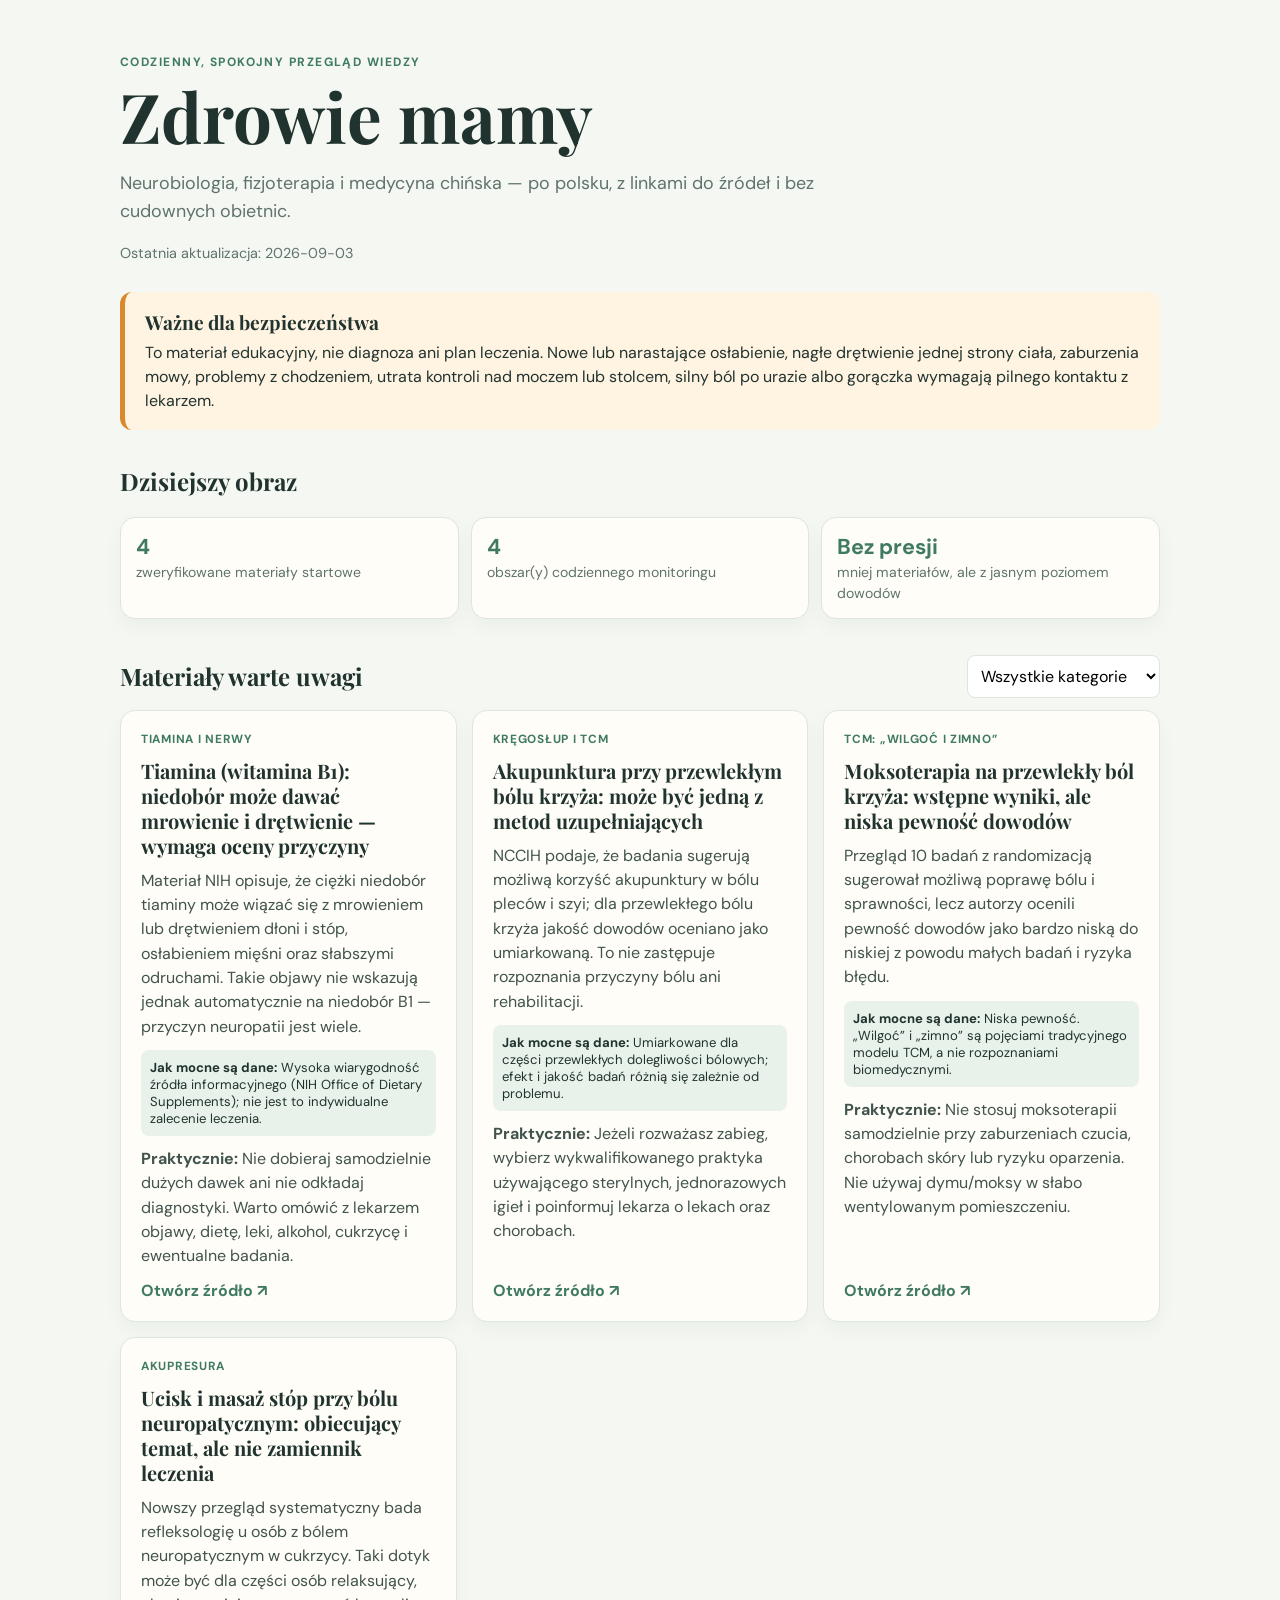
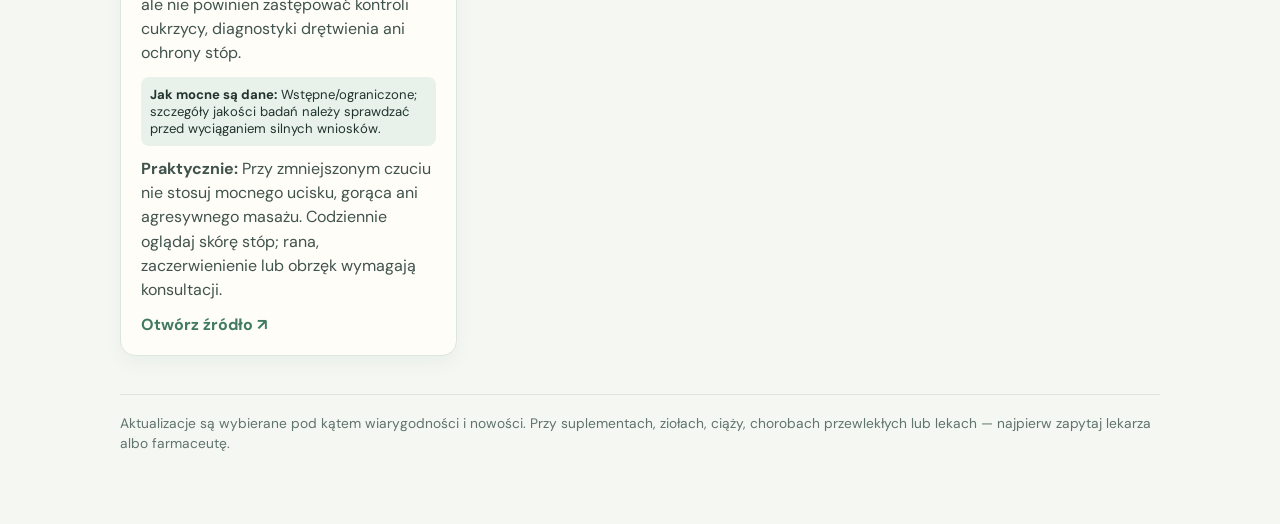
==== mama-zdrowie.html @ f7da5568 "Add public Mama Health monitor" ====
<!doctype html>
<html lang="pl">
<head>
  <meta charset="utf-8"><meta name="viewport" content="width=device-width,initial-scale=1">
  <title>Zdrowie mamy — codzienny przegląd</title>
  <link rel="preconnect" href="https://fonts.googleapis.com">
  <link href="https://fonts.googleapis.com/css2?family=DM+Sans:wght@400;500;700&family=Playfair+Display:wght@600;700&display=swap" rel="stylesheet">
  <link rel="stylesheet" href="mama-zdrowie.css">
</head>
<body>
  <main class="shell">
    <header><p class="eyebrow">Codzienny, spokojny przegląd wiedzy</p><h1>Zdrowie mamy</h1><p class="lead">Neurobiologia, fizjoterapia i medycyna chińska — po polsku, z linkami do źródeł i bez cudownych obietnic.</p><p id="date" class="date">Ładowanie…</p></header>
    <section class="safety"><h2>Ważne dla bezpieczeństwa</h2><p>To materiał edukacyjny, nie diagnoza ani plan leczenia. Nowe lub narastające osłabienie, nagłe drętwienie jednej strony ciała, zaburzenia mowy, problemy z chodzeniem, utrata kontroli nad moczem lub stolcem, silny ból po urazie albo gorączka wymagają pilnego kontaktu z lekarzem.</p></section>
    <section><h2>Dzisiejszy obraz</h2><div id="summary" class="summary"></div></section>
    <section><div class="section-title"><h2>Materiały warte uwagi</h2><select id="filter"><option value="all">Wszystkie kategorie</option><option value="Akupresura">Akupresura</option><option value="Tiamina i nerwy">Tiamina i nerwy</option><option value="Kręgosłup i TCM">Kręgosłup i TCM</option><option value="TCM: „wilgoć i zimno”">TCM: „wilgoć i zimno”</option></select></div><div id="cards" class="cards"></div></section>
    <footer>Aktualizacje są wybierane pod kątem wiarygodności i nowości. Przy suplementach, ziołach, ciąży, chorobach przewlekłych lub lekach — najpierw zapytaj lekarza albo farmaceutę.</footer>
  </main>
  <script src="mama-zdrowie.js"></script>
</body>
</html>
---- mama-zdrowie.css ----
:root{--ink:#21332e;--muted:#60736d;--paper:#fffdf8;--line:#dce6de;--sage:#3f7a61;--soft:#e8f2eb;--warn:#fff3e2}*{box-sizing:border-box}body{margin:0;background:#f4f7f2;color:var(--ink);font-family:'DM Sans',sans-serif}.shell{max-width:1080px;margin:auto;padding:42px 20px 70px}header{max-width:760px;margin-bottom:30px}.eyebrow{text-transform:uppercase;letter-spacing:.12em;font-size:.75rem;font-weight:700;color:var(--sage)}h1,h2,h3{font-family:'Playfair Display',serif}h1{font-size:clamp(2.3rem,6vw,4.3rem);line-height:1;margin:.3rem 0 .8rem}.lead{font-size:1.12rem;line-height:1.6;color:var(--muted)}.date{font-size:.9rem;color:var(--muted)}.safety{background:var(--warn);border-left:5px solid #d9892b;border-radius:12px;padding:17px 20px;margin:25px 0 35px}.safety h2{margin:0 0 6px;font-size:1.2rem}.safety p{line-height:1.5;margin:0}.summary{display:grid;grid-template-columns:repeat(auto-fit,minmax(210px,1fr));gap:12px;margin-bottom:36px}.summary div,.card{background:var(--paper);border:1px solid var(--line);border-radius:15px;box-shadow:0 8px 20px rgba(33,51,46,.04)}.summary div{padding:15px}.summary b{display:block;font-size:1.35rem;color:var(--sage)}.summary span{font-size:.88rem;color:var(--muted)}.section-title{display:flex;justify-content:space-between;align-items:center;gap:12px;margin-bottom:12px}.section-title h2{margin:0}select{padding:9px;border:1px solid var(--line);border-radius:8px;background:#fff;font:inherit}.cards{display:grid;grid-template-columns:repeat(auto-fit,minmax(285px,1fr));gap:15px}.card{padding:20px;display:flex;flex-direction:column;gap:11px}.tag{font-size:.74rem;font-weight:700;letter-spacing:.06em;text-transform:uppercase;color:var(--sage)}.card h3{font-size:1.25rem;line-height:1.25;margin:0}.card p{margin:0;line-height:1.52;color:#41534d}.evidence{font-size:.82rem;background:var(--soft);padding:9px;border-radius:8px}.card a{margin-top:auto;color:var(--sage);font-weight:700;text-decoration:none}.card a:hover{text-decoration:underline}footer{margin-top:38px;border-top:1px solid var(--line);padding-top:18px;color:var(--muted);font-size:.86rem;line-height:1.5}@media(max-width:600px){.shell{padding:26px 15px 50px}.section-title{align-items:flex-start;flex-direction:column}}
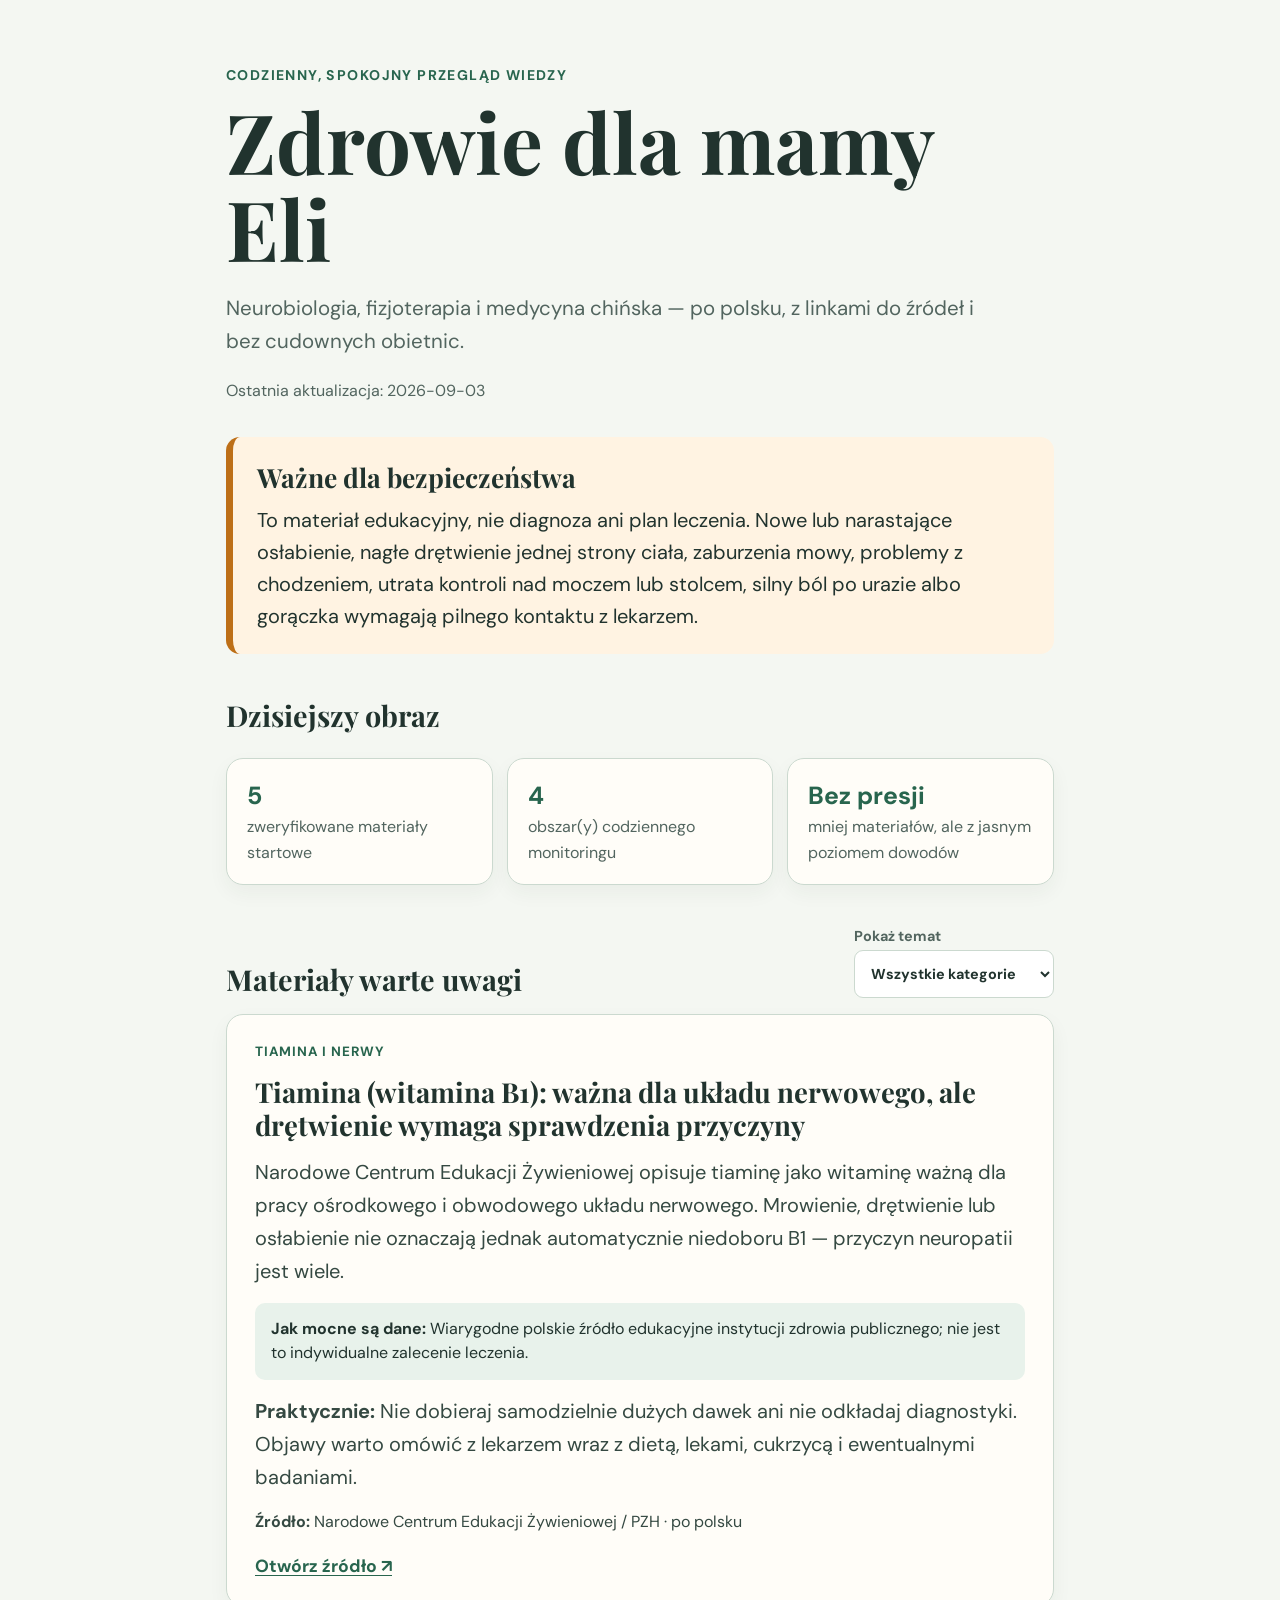
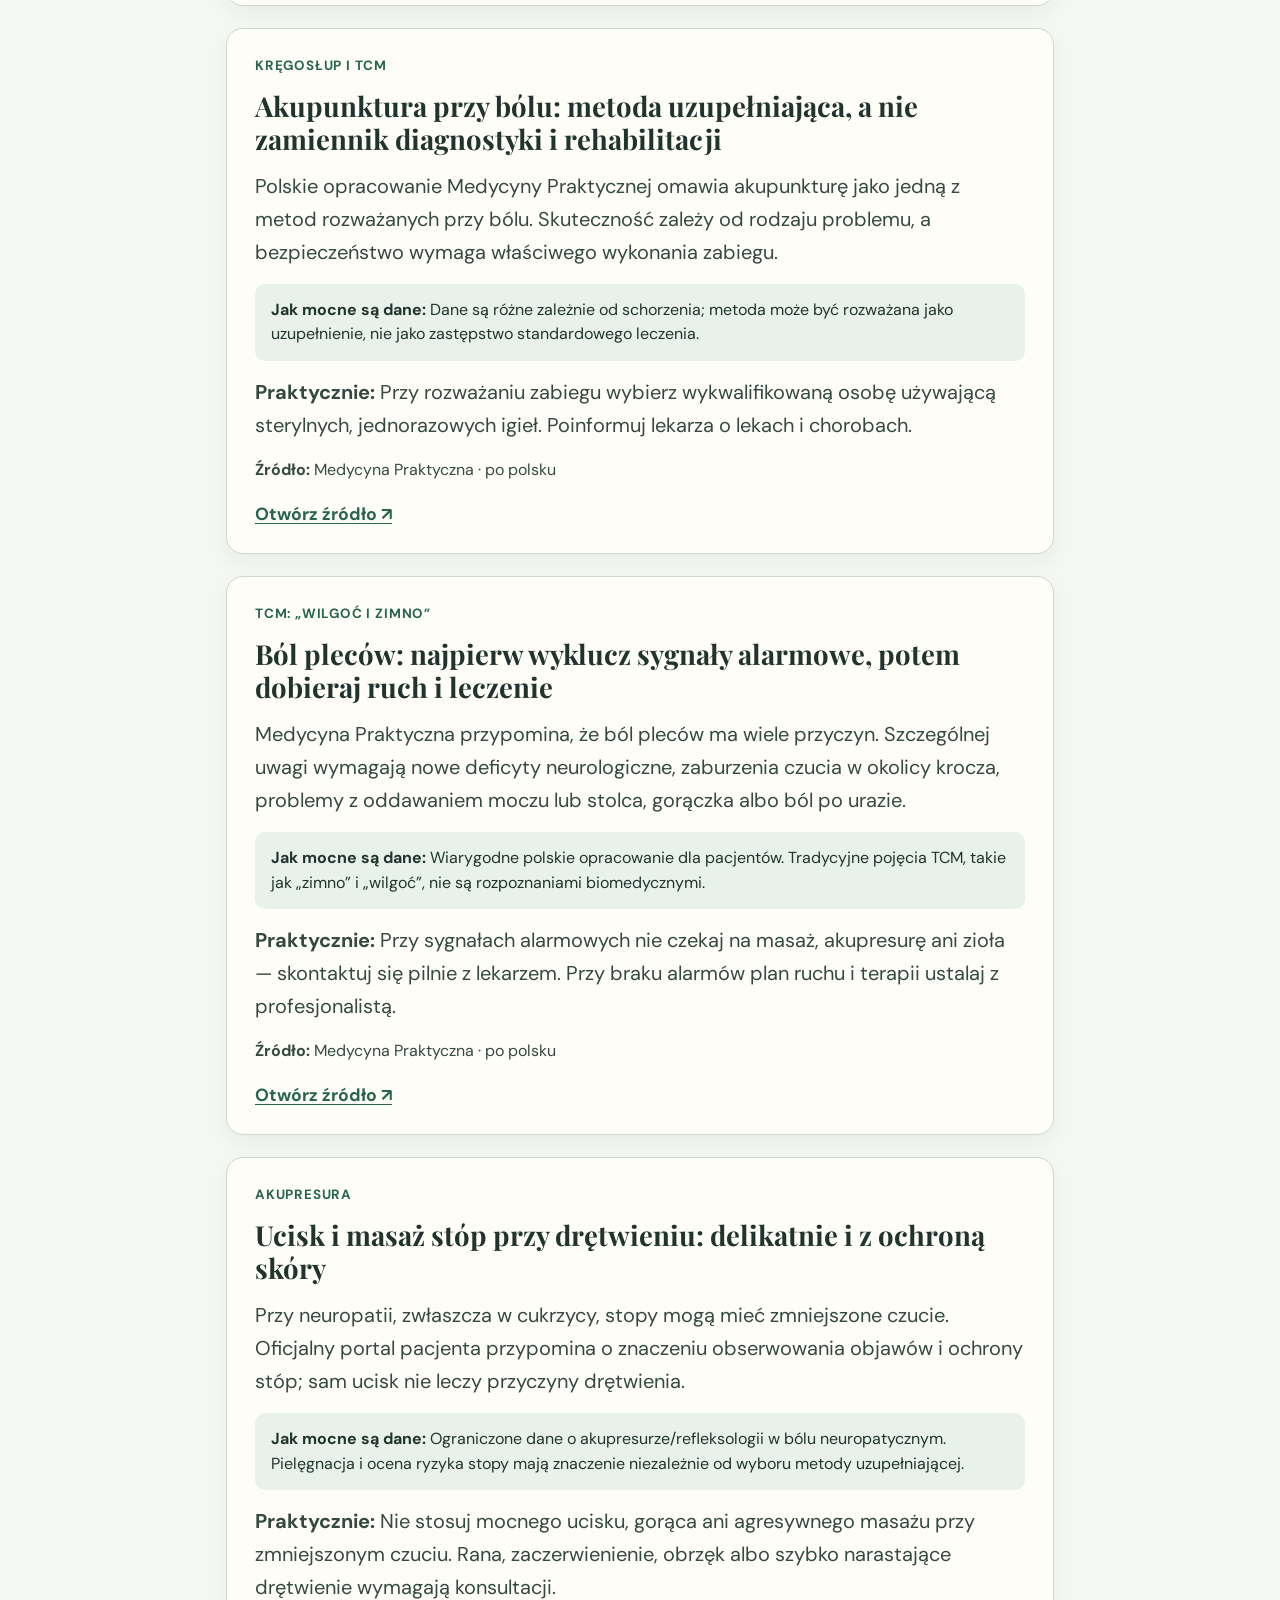
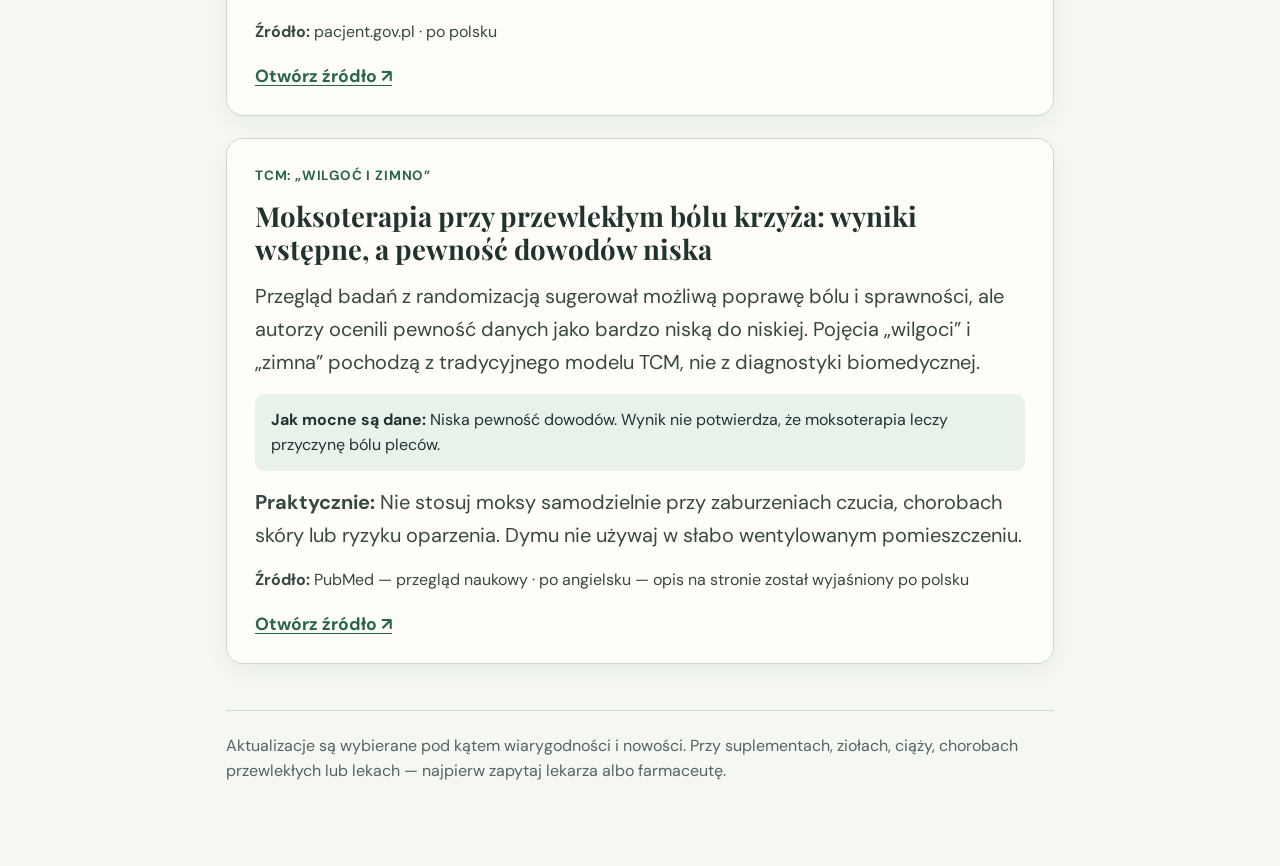
==== commit 10e0d11d: "Adapt Mama Health page for Eli" ====
--- a/mama-zdrowie.html
+++ b/mama-zdrowie.html
@@ -2,17 +2,17 @@
 <html lang="pl">
 <head>
   <meta charset="utf-8"><meta name="viewport" content="width=device-width,initial-scale=1">
-  <title>Zdrowie mamy — codzienny przegląd</title>
+  <title>Zdrowie dla mamy Eli — codzienny przegląd</title>
   <link rel="preconnect" href="https://fonts.googleapis.com">
   <link href="https://fonts.googleapis.com/css2?family=DM+Sans:wght@400;500;700&family=Playfair+Display:wght@600;700&display=swap" rel="stylesheet">
   <link rel="stylesheet" href="mama-zdrowie.css">
 </head>
 <body>
   <main class="shell">
-    <header><p class="eyebrow">Codzienny, spokojny przegląd wiedzy</p><h1>Zdrowie mamy</h1><p class="lead">Neurobiologia, fizjoterapia i medycyna chińska — po polsku, z linkami do źródeł i bez cudownych obietnic.</p><p id="date" class="date">Ładowanie…</p></header>
+    <header><p class="eyebrow">Codzienny, spokojny przegląd wiedzy</p><h1>Zdrowie dla mamy Eli</h1><p class="lead">Neurobiologia, fizjoterapia i medycyna chińska — po polsku, z linkami do źródeł i bez cudownych obietnic.</p><p id="date" class="date">Ładowanie…</p></header>
     <section class="safety"><h2>Ważne dla bezpieczeństwa</h2><p>To materiał edukacyjny, nie diagnoza ani plan leczenia. Nowe lub narastające osłabienie, nagłe drętwienie jednej strony ciała, zaburzenia mowy, problemy z chodzeniem, utrata kontroli nad moczem lub stolcem, silny ból po urazie albo gorączka wymagają pilnego kontaktu z lekarzem.</p></section>
     <section><h2>Dzisiejszy obraz</h2><div id="summary" class="summary"></div></section>
-    <section><div class="section-title"><h2>Materiały warte uwagi</h2><select id="filter"><option value="all">Wszystkie kategorie</option><option value="Akupresura">Akupresura</option><option value="Tiamina i nerwy">Tiamina i nerwy</option><option value="Kręgosłup i TCM">Kręgosłup i TCM</option><option value="TCM: „wilgoć i zimno”">TCM: „wilgoć i zimno”</option></select></div><div id="cards" class="cards"></div></section>
+    <section><div class="section-title"><h2>Materiały warte uwagi</h2><label class="filter-label" for="filter">Pokaż temat<select id="filter"><option value="all">Wszystkie kategorie</option><option value="Akupresura">Akupresura</option><option value="Tiamina i nerwy">Tiamina i nerwy</option><option value="Kręgosłup i TCM">Kręgosłup i TCM</option><option value="TCM: „wilgoć i zimno”">TCM: „wilgoć i zimno”</option></select></label></div><div id="cards" class="cards" aria-live="polite"></div></section>
     <footer>Aktualizacje są wybierane pod kątem wiarygodności i nowości. Przy suplementach, ziołach, ciąży, chorobach przewlekłych lub lekach — najpierw zapytaj lekarza albo farmaceutę.</footer>
   </main>
   <script src="mama-zdrowie.js"></script>
--- a/mama-zdrowie.css
+++ b/mama-zdrowie.css
@@ -1 +1 @@
-:root{--ink:#21332e;--muted:#60736d;--paper:#fffdf8;--line:#dce6de;--sage:#3f7a61;--soft:#e8f2eb;--warn:#fff3e2}*{box-sizing:border-box}body{margin:0;background:#f4f7f2;color:var(--ink);font-family:'DM Sans',sans-serif}.shell{max-width:1080px;margin:auto;padding:42px 20px 70px}header{max-width:760px;margin-bottom:30px}.eyebrow{text-transform:uppercase;letter-spacing:.12em;font-size:.75rem;font-weight:700;color:var(--sage)}h1,h2,h3{font-family:'Playfair Display',serif}h1{font-size:clamp(2.3rem,6vw,4.3rem);line-height:1;margin:.3rem 0 .8rem}.lead{font-size:1.12rem;line-height:1.6;color:var(--muted)}.date{font-size:.9rem;color:var(--muted)}.safety{background:var(--warn);border-left:5px solid #d9892b;border-radius:12px;padding:17px 20px;margin:25px 0 35px}.safety h2{margin:0 0 6px;font-size:1.2rem}.safety p{line-height:1.5;margin:0}.summary{display:grid;grid-template-columns:repeat(auto-fit,minmax(210px,1fr));gap:12px;margin-bottom:36px}.summary div,.card{background:var(--paper);border:1px solid var(--line);border-radius:15px;box-shadow:0 8px 20px rgba(33,51,46,.04)}.summary div{padding:15px}.summary b{display:block;font-size:1.35rem;color:var(--sage)}.summary span{font-size:.88rem;color:var(--muted)}.section-title{display:flex;justify-content:space-between;align-items:center;gap:12px;margin-bottom:12px}.section-title h2{margin:0}select{padding:9px;border:1px solid var(--line);border-radius:8px;background:#fff;font:inherit}.cards{display:grid;grid-template-columns:repeat(auto-fit,minmax(285px,1fr));gap:15px}.card{padding:20px;display:flex;flex-direction:column;gap:11px}.tag{font-size:.74rem;font-weight:700;letter-spacing:.06em;text-transform:uppercase;color:var(--sage)}.card h3{font-size:1.25rem;line-height:1.25;margin:0}.card p{margin:0;line-height:1.52;color:#41534d}.evidence{font-size:.82rem;background:var(--soft);padding:9px;border-radius:8px}.card a{margin-top:auto;color:var(--sage);font-weight:700;text-decoration:none}.card a:hover{text-decoration:underline}footer{margin-top:38px;border-top:1px solid var(--line);padding-top:18px;color:var(--muted);font-size:.86rem;line-height:1.5}@media(max-width:600px){.shell{padding:26px 15px 50px}.section-title{align-items:flex-start;flex-direction:column}}
+:root{--ink:#21332e;--muted:#52655f;--paper:#fffdf8;--line:#cbd9cf;--sage:#28654e;--soft:#e8f2eb;--warn:#fff3e2}*{box-sizing:border-box}body{margin:0;background:#f4f7f2;color:var(--ink);font-family:'DM Sans',sans-serif;font-size:20px}.shell{max-width:880px;margin:auto;padding:52px 26px 82px}header{max-width:800px;margin-bottom:36px}.eyebrow{text-transform:uppercase;letter-spacing:.1em;font-size:.88rem;font-weight:700;color:var(--sage)}h1,h2,h3{font-family:'Playfair Display',serif}h1{font-size:clamp(3rem,8vw,5.2rem);line-height:1.04;margin:.4rem 0 1rem}.lead{font-size:1.28rem;line-height:1.65;color:var(--muted);max-width:760px}.date{font-size:1rem;color:var(--muted)}h2{font-size:1.8rem}.safety{background:var(--warn);border-left:7px solid #bd6f17;border-radius:14px;padding:22px 24px;margin:28px 0 42px}.safety h2{margin:0 0 9px;font-size:1.65rem}.safety p{line-height:1.6;margin:0}.summary{display:grid;grid-template-columns:repeat(3,1fr);gap:14px;margin-bottom:42px}.summary div,.card{background:var(--paper);border:1px solid var(--line);border-radius:17px;box-shadow:0 8px 20px rgba(33,51,46,.05)}.summary div{padding:20px}.summary b{display:block;font-size:1.55rem;color:var(--sage)}.summary span{font-size:1rem;line-height:1.35;color:var(--muted)}.section-title{display:flex;justify-content:space-between;align-items:end;gap:16px;margin-bottom:16px}.section-title h2{margin:0}.filter-label{display:grid;gap:5px;font-size:.9rem;font-weight:700;color:var(--muted)}select{min-height:48px;padding:10px 12px;border:1px solid var(--line);border-radius:9px;background:#fff;font:inherit;color:var(--ink)}.cards{display:grid;grid-template-columns:1fr;gap:22px}.card{padding:28px;display:flex;flex-direction:column;gap:15px}.tag{font-size:.84rem;font-weight:700;letter-spacing:.06em;text-transform:uppercase;color:var(--sage)}.card h3{font-size:1.72rem;line-height:1.2;margin:0}.card p{margin:0;line-height:1.65;color:#354942}.evidence{font-size:1rem;line-height:1.55;background:var(--soft);padding:14px 16px;border-radius:10px}.source-language{font-size:1rem;color:var(--muted)}.card a{margin-top:4px;color:var(--sage);font-size:1.1rem;font-weight:700;text-decoration:underline;text-underline-offset:3px}.card a:hover{color:#174934}footer{margin-top:46px;border-top:1px solid var(--line);padding-top:22px;color:var(--muted);font-size:1rem;line-height:1.6}@media(max-width:650px){body{font-size:19px}.shell{padding:31px 16px 58px}.summary{grid-template-columns:1fr}.section-title{align-items:flex-start;flex-direction:column}.card{padding:22px}.card h3{font-size:1.5rem}}
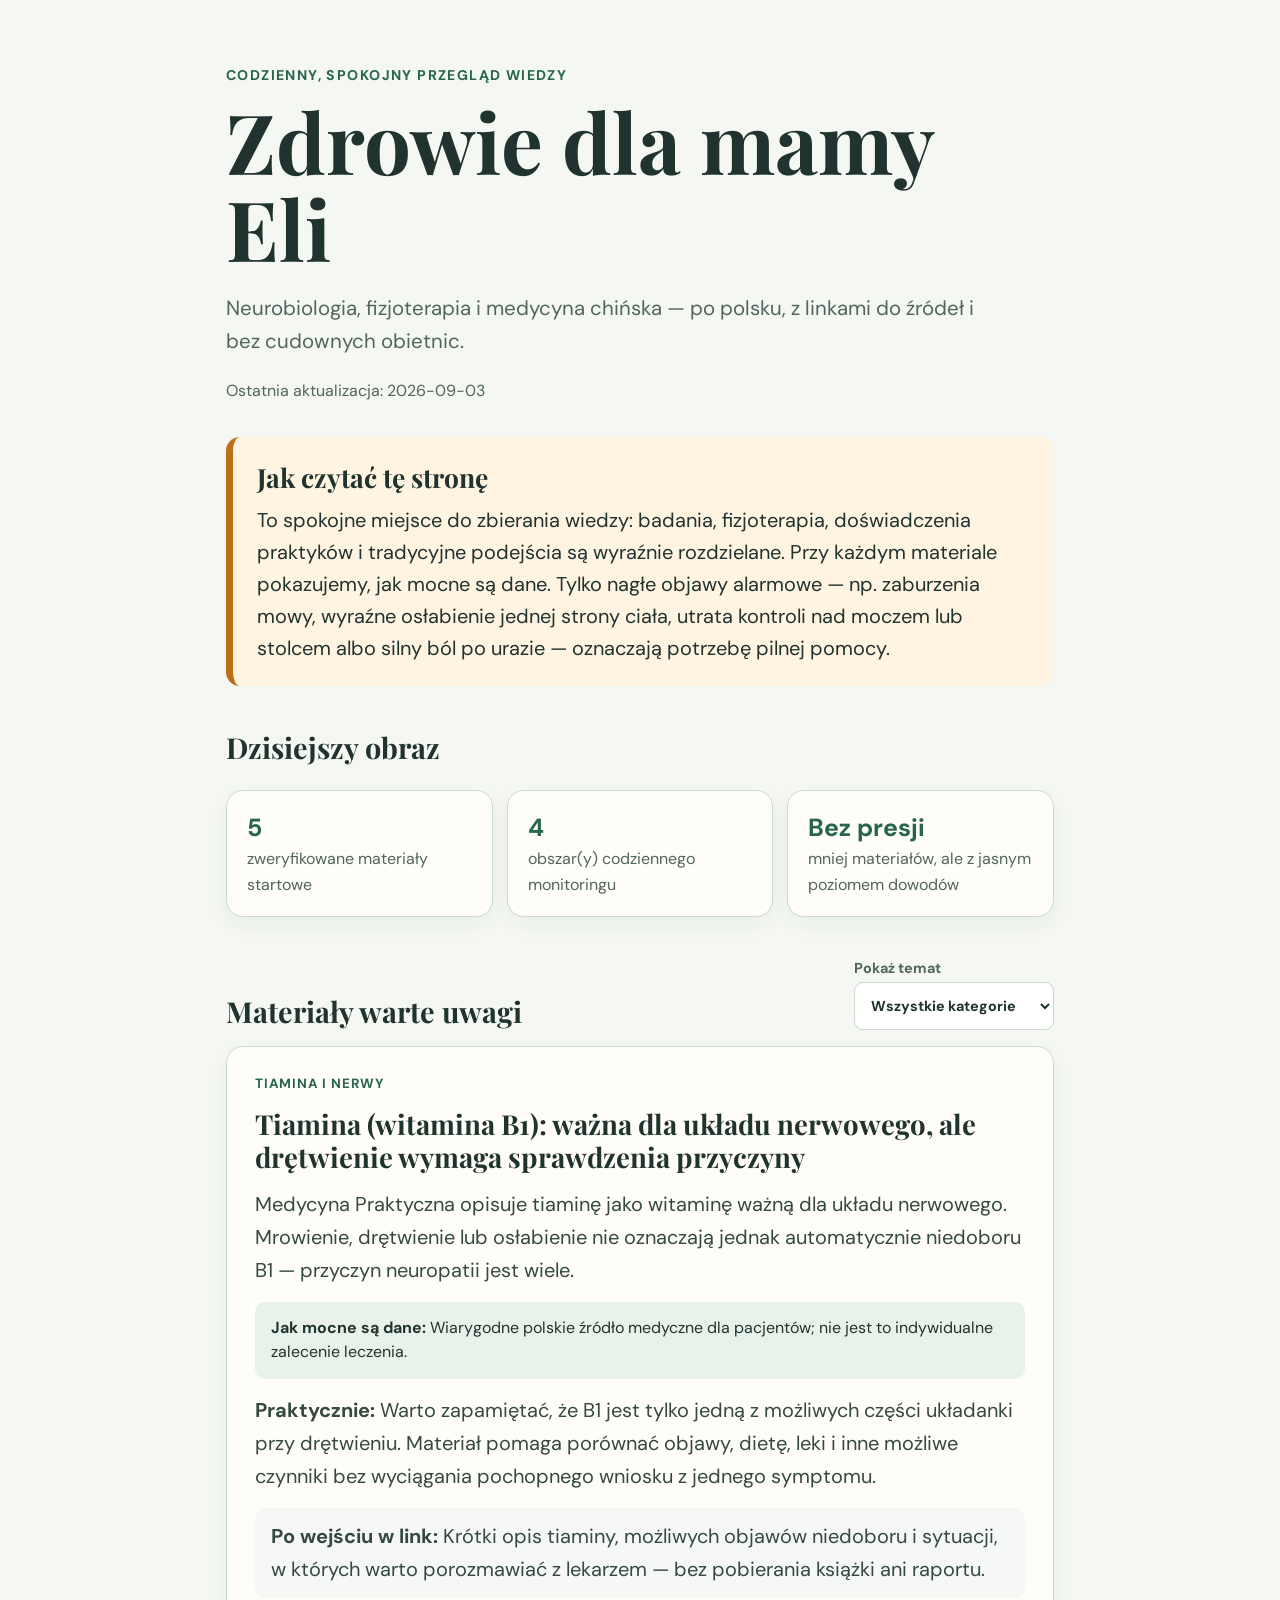
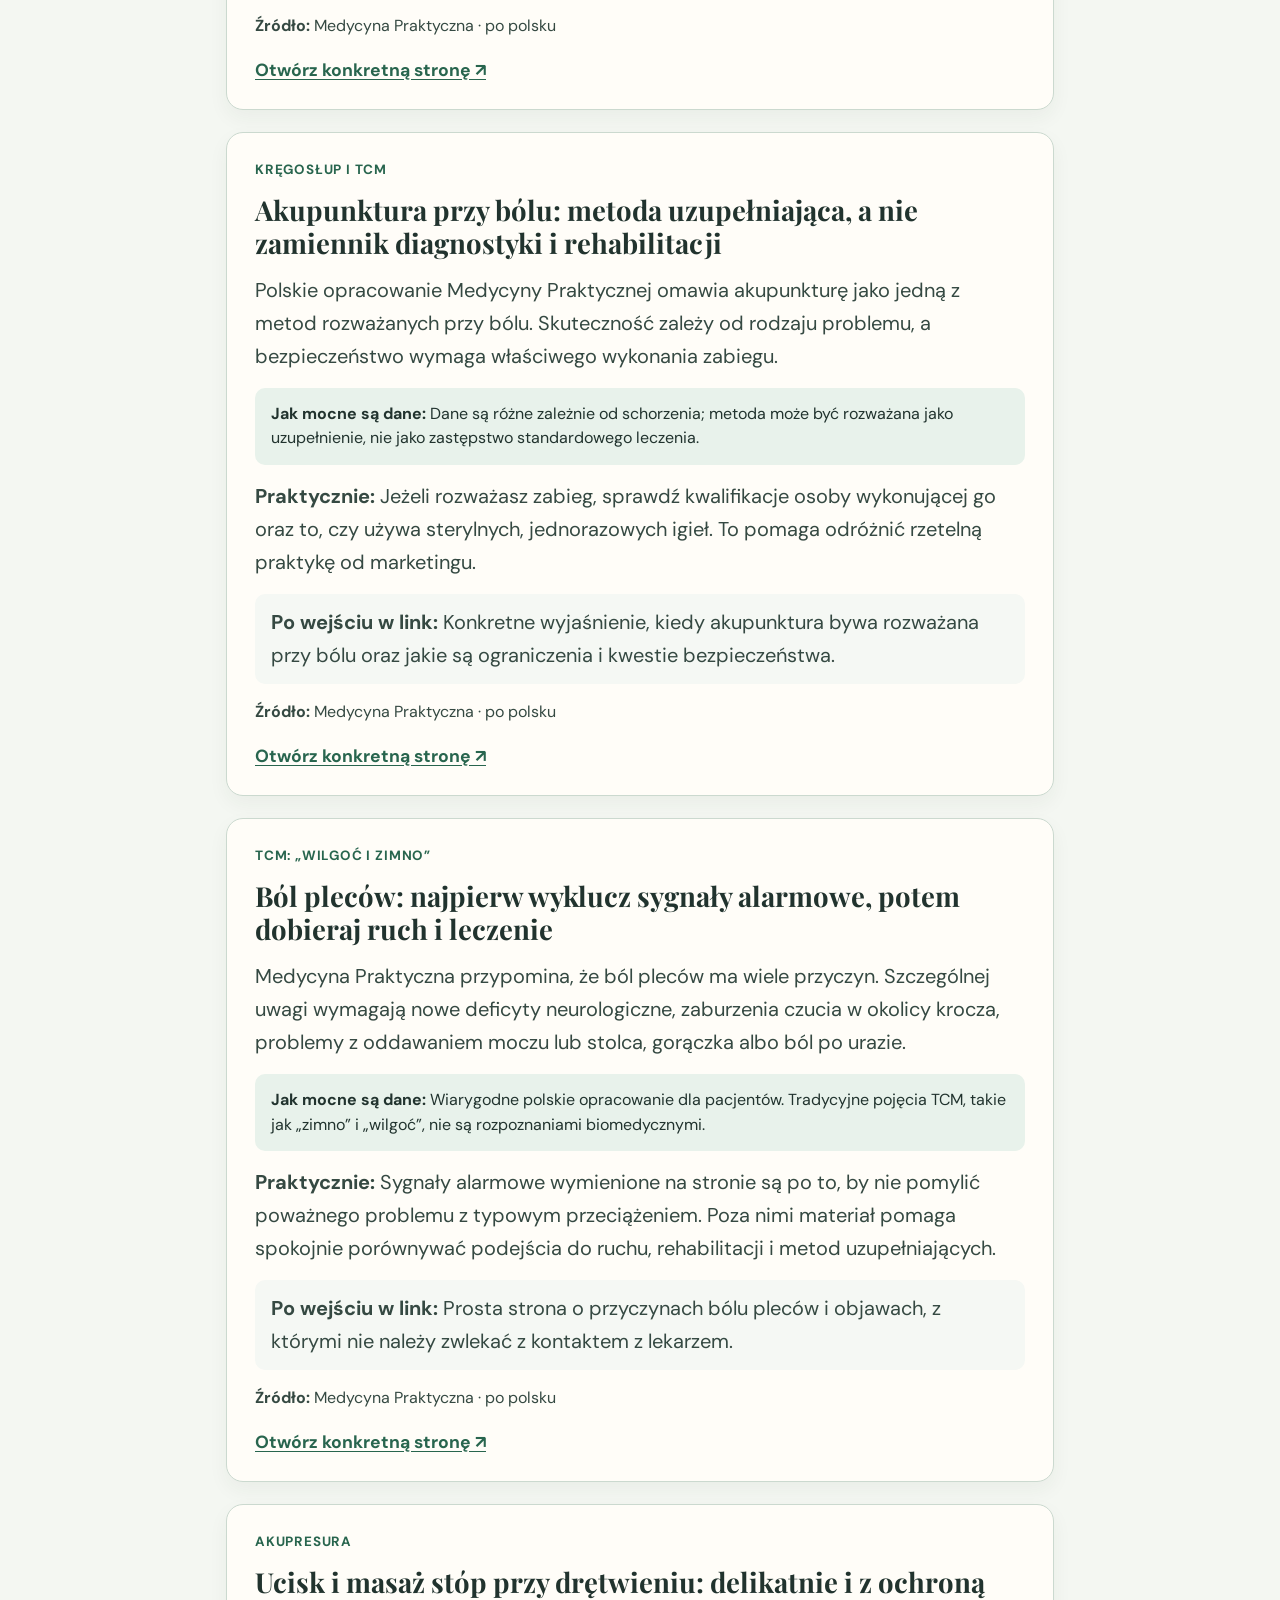
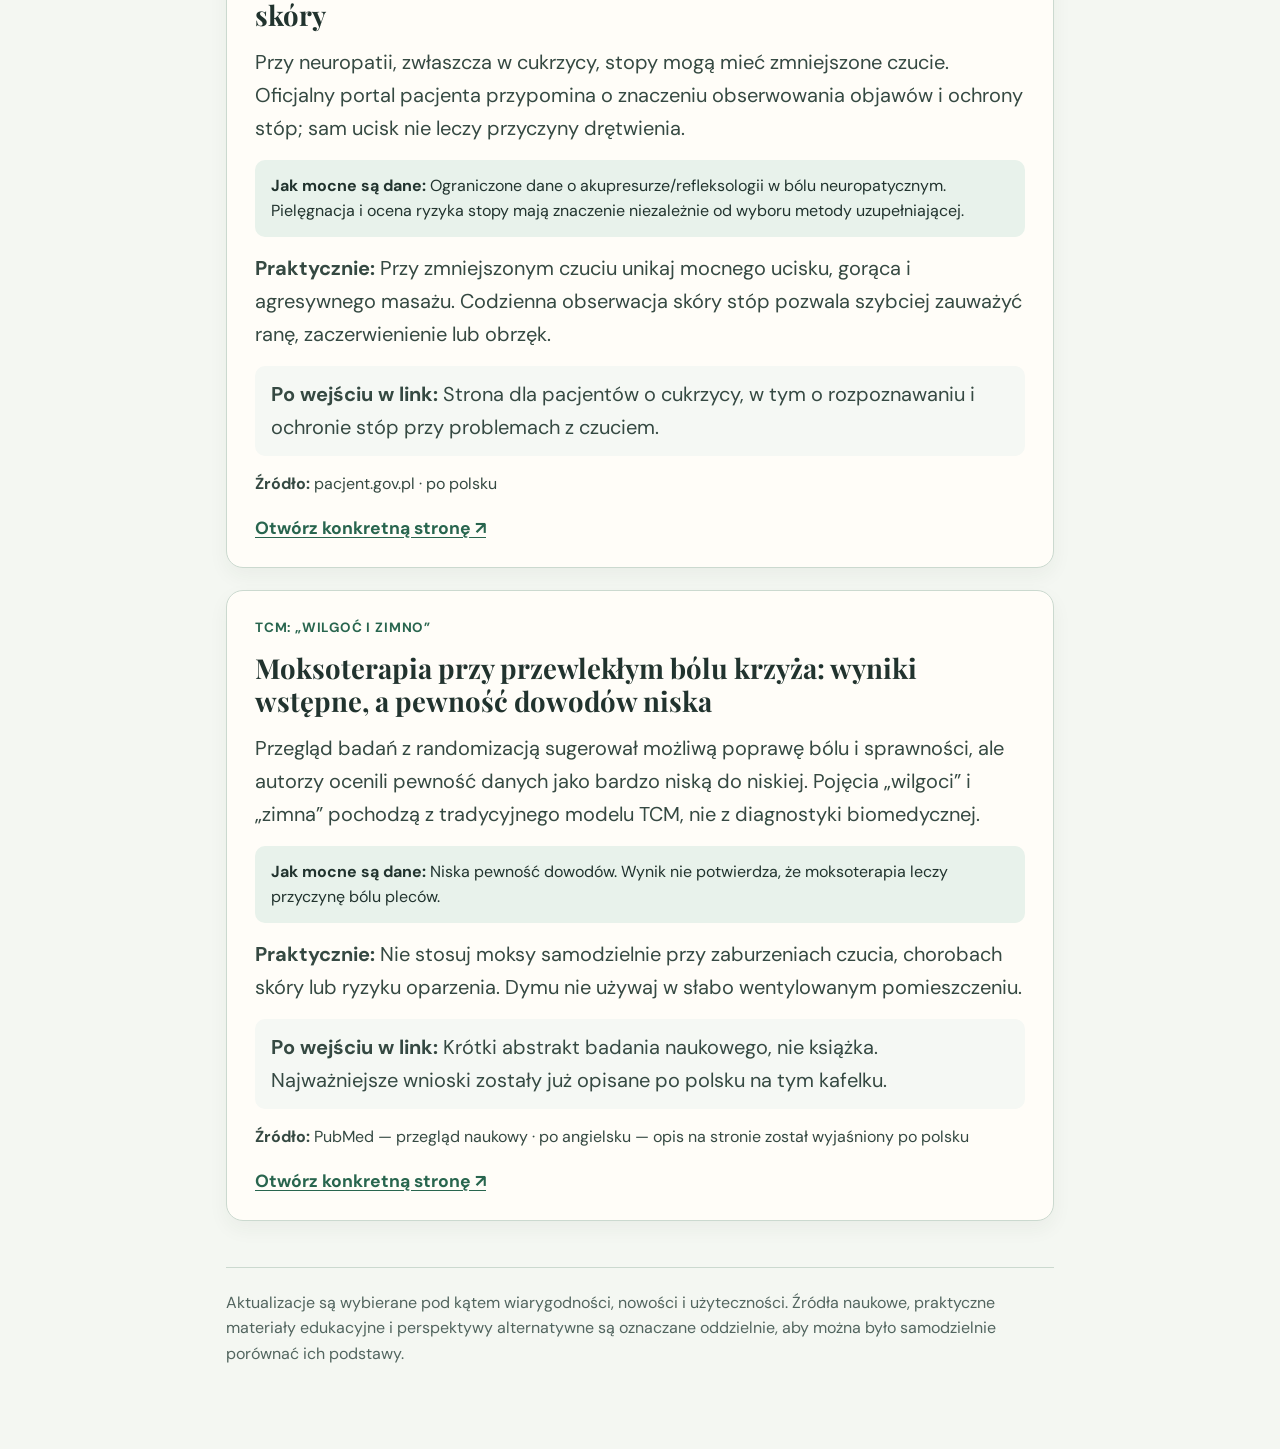
==== commit 152db7c3: "Refine Mama Health knowledge-first tone" ====
--- a/mama-zdrowie.html
+++ b/mama-zdrowie.html
@@ -10,10 +10,10 @@
 <body>
   <main class="shell">
     <header><p class="eyebrow">Codzienny, spokojny przegląd wiedzy</p><h1>Zdrowie dla mamy Eli</h1><p class="lead">Neurobiologia, fizjoterapia i medycyna chińska — po polsku, z linkami do źródeł i bez cudownych obietnic.</p><p id="date" class="date">Ładowanie…</p></header>
-    <section class="safety"><h2>Ważne dla bezpieczeństwa</h2><p>To materiał edukacyjny, nie diagnoza ani plan leczenia. Nowe lub narastające osłabienie, nagłe drętwienie jednej strony ciała, zaburzenia mowy, problemy z chodzeniem, utrata kontroli nad moczem lub stolcem, silny ból po urazie albo gorączka wymagają pilnego kontaktu z lekarzem.</p></section>
+    <section class="safety"><h2>Jak czytać tę stronę</h2><p>To spokojne miejsce do zbierania wiedzy: badania, fizjoterapia, doświadczenia praktyków i tradycyjne podejścia są wyraźnie rozdzielane. Przy każdym materiale pokazujemy, jak mocne są dane. Tylko nagłe objawy alarmowe — np. zaburzenia mowy, wyraźne osłabienie jednej strony ciała, utrata kontroli nad moczem lub stolcem albo silny ból po urazie — oznaczają potrzebę pilnej pomocy.</p></section>
     <section><h2>Dzisiejszy obraz</h2><div id="summary" class="summary"></div></section>
     <section><div class="section-title"><h2>Materiały warte uwagi</h2><label class="filter-label" for="filter">Pokaż temat<select id="filter"><option value="all">Wszystkie kategorie</option><option value="Akupresura">Akupresura</option><option value="Tiamina i nerwy">Tiamina i nerwy</option><option value="Kręgosłup i TCM">Kręgosłup i TCM</option><option value="TCM: „wilgoć i zimno”">TCM: „wilgoć i zimno”</option></select></label></div><div id="cards" class="cards" aria-live="polite"></div></section>
-    <footer>Aktualizacje są wybierane pod kątem wiarygodności i nowości. Przy suplementach, ziołach, ciąży, chorobach przewlekłych lub lekach — najpierw zapytaj lekarza albo farmaceutę.</footer>
+    <footer>Aktualizacje są wybierane pod kątem wiarygodności, nowości i użyteczności. Źródła naukowe, praktyczne materiały edukacyjne i perspektywy alternatywne są oznaczane oddzielnie, aby można było samodzielnie porównać ich podstawy.</footer>
   </main>
   <script src="mama-zdrowie.js"></script>
 </body>
--- a/mama-zdrowie.css
+++ b/mama-zdrowie.css
@@ -1 +1 @@
-:root{--ink:#21332e;--muted:#52655f;--paper:#fffdf8;--line:#cbd9cf;--sage:#28654e;--soft:#e8f2eb;--warn:#fff3e2}*{box-sizing:border-box}body{margin:0;background:#f4f7f2;color:var(--ink);font-family:'DM Sans',sans-serif;font-size:20px}.shell{max-width:880px;margin:auto;padding:52px 26px 82px}header{max-width:800px;margin-bottom:36px}.eyebrow{text-transform:uppercase;letter-spacing:.1em;font-size:.88rem;font-weight:700;color:var(--sage)}h1,h2,h3{font-family:'Playfair Display',serif}h1{font-size:clamp(3rem,8vw,5.2rem);line-height:1.04;margin:.4rem 0 1rem}.lead{font-size:1.28rem;line-height:1.65;color:var(--muted);max-width:760px}.date{font-size:1rem;color:var(--muted)}h2{font-size:1.8rem}.safety{background:var(--warn);border-left:7px solid #bd6f17;border-radius:14px;padding:22px 24px;margin:28px 0 42px}.safety h2{margin:0 0 9px;font-size:1.65rem}.safety p{line-height:1.6;margin:0}.summary{display:grid;grid-template-columns:repeat(3,1fr);gap:14px;margin-bottom:42px}.summary div,.card{background:var(--paper);border:1px solid var(--line);border-radius:17px;box-shadow:0 8px 20px rgba(33,51,46,.05)}.summary div{padding:20px}.summary b{display:block;font-size:1.55rem;color:var(--sage)}.summary span{font-size:1rem;line-height:1.35;color:var(--muted)}.section-title{display:flex;justify-content:space-between;align-items:end;gap:16px;margin-bottom:16px}.section-title h2{margin:0}.filter-label{display:grid;gap:5px;font-size:.9rem;font-weight:700;color:var(--muted)}select{min-height:48px;padding:10px 12px;border:1px solid var(--line);border-radius:9px;background:#fff;font:inherit;color:var(--ink)}.cards{display:grid;grid-template-columns:1fr;gap:22px}.card{padding:28px;display:flex;flex-direction:column;gap:15px}.tag{font-size:.84rem;font-weight:700;letter-spacing:.06em;text-transform:uppercase;color:var(--sage)}.card h3{font-size:1.72rem;line-height:1.2;margin:0}.card p{margin:0;line-height:1.65;color:#354942}.evidence{font-size:1rem;line-height:1.55;background:var(--soft);padding:14px 16px;border-radius:10px}.source-language{font-size:1rem;color:var(--muted)}.card a{margin-top:4px;color:var(--sage);font-size:1.1rem;font-weight:700;text-decoration:underline;text-underline-offset:3px}.card a:hover{color:#174934}footer{margin-top:46px;border-top:1px solid var(--line);padding-top:22px;color:var(--muted);font-size:1rem;line-height:1.6}@media(max-width:650px){body{font-size:19px}.shell{padding:31px 16px 58px}.summary{grid-template-columns:1fr}.section-title{align-items:flex-start;flex-direction:column}.card{padding:22px}.card h3{font-size:1.5rem}}
+:root{--ink:#21332e;--muted:#52655f;--paper:#fffdf8;--line:#cbd9cf;--sage:#28654e;--soft:#e8f2eb;--warn:#fff3e2}*{box-sizing:border-box}body{margin:0;background:#f4f7f2;color:var(--ink);font-family:'DM Sans',sans-serif;font-size:20px}.shell{max-width:880px;margin:auto;padding:52px 26px 82px}header{max-width:800px;margin-bottom:36px}.eyebrow{text-transform:uppercase;letter-spacing:.1em;font-size:.88rem;font-weight:700;color:var(--sage)}h1,h2,h3{font-family:'Playfair Display',serif}h1{font-size:clamp(3rem,8vw,5.2rem);line-height:1.04;margin:.4rem 0 1rem}.lead{font-size:1.28rem;line-height:1.65;color:var(--muted);max-width:760px}.date{font-size:1rem;color:var(--muted)}h2{font-size:1.8rem}.safety{background:var(--warn);border-left:7px solid #bd6f17;border-radius:14px;padding:22px 24px;margin:28px 0 42px}.safety h2{margin:0 0 9px;font-size:1.65rem}.safety p{line-height:1.6;margin:0}.summary{display:grid;grid-template-columns:repeat(3,1fr);gap:14px;margin-bottom:42px}.summary div,.card{background:var(--paper);border:1px solid var(--line);border-radius:17px;box-shadow:0 8px 20px rgba(33,51,46,.05)}.summary div{padding:20px}.summary b{display:block;font-size:1.55rem;color:var(--sage)}.summary span{font-size:1rem;line-height:1.35;color:var(--muted)}.section-title{display:flex;justify-content:space-between;align-items:end;gap:16px;margin-bottom:16px}.section-title h2{margin:0}.filter-label{display:grid;gap:5px;font-size:.9rem;font-weight:700;color:var(--muted)}select{min-height:48px;padding:10px 12px;border:1px solid var(--line);border-radius:9px;background:#fff;font:inherit;color:var(--ink)}.cards{display:grid;grid-template-columns:1fr;gap:22px}.card{padding:28px;display:flex;flex-direction:column;gap:15px}.tag{font-size:.84rem;font-weight:700;letter-spacing:.06em;text-transform:uppercase;color:var(--sage)}.card h3{font-size:1.72rem;line-height:1.2;margin:0}.card p{margin:0;line-height:1.65;color:#354942}.evidence{font-size:1rem;line-height:1.55;background:var(--soft);padding:14px 16px;border-radius:10px}.direct-info{padding:12px 16px;background:#f5f8f4;border-radius:10px}.source-language{font-size:1rem;color:var(--muted)}.card a{margin-top:4px;color:var(--sage);font-size:1.1rem;font-weight:700;text-decoration:underline;text-underline-offset:3px}.card a:hover{color:#174934}footer{margin-top:46px;border-top:1px solid var(--line);padding-top:22px;color:var(--muted);font-size:1rem;line-height:1.6}@media(max-width:650px){body{font-size:19px}.shell{padding:31px 16px 58px}.summary{grid-template-columns:1fr}.section-title{align-items:flex-start;flex-direction:column}.card{padding:22px}.card h3{font-size:1.5rem}}
